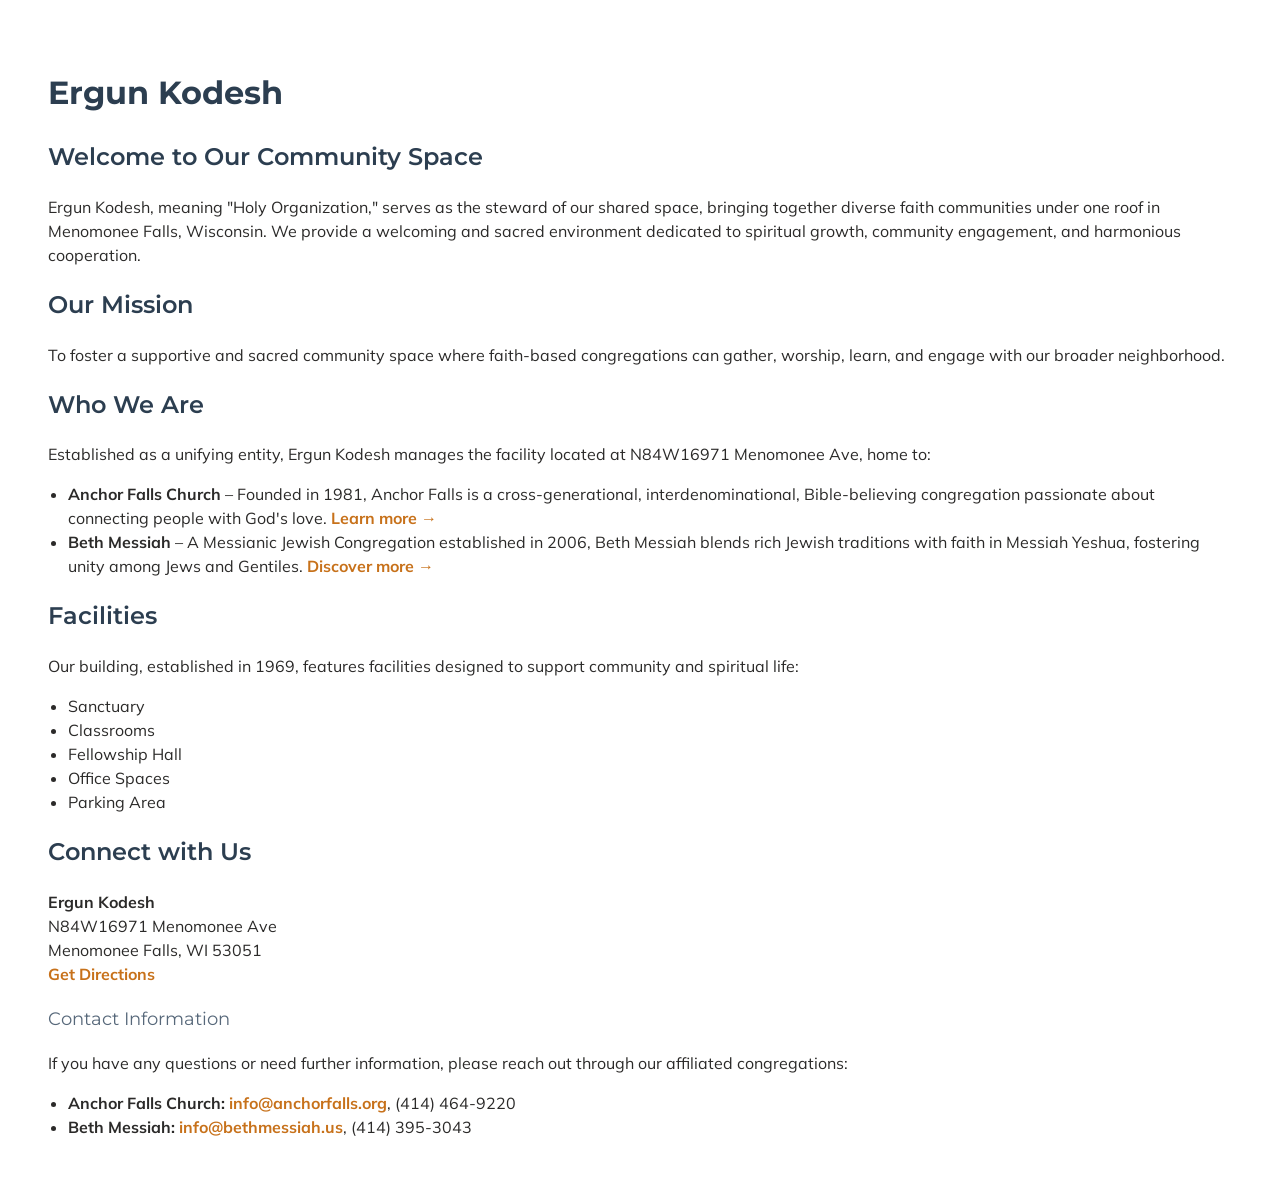
==== index.html @ 4d543197 "Rename ErgunKodesh.md to index.html" ====
<!DOCTYPE html>


<html lang="en">
<head>
    <meta charset="UTF-8">
    <meta name="viewport" content="width=device-width, initial-scale=1.0">
    <title>Ergun Kodesh</title>
    <link href="https://fonts.googleapis.com/css2?family=Montserrat:wght@400;600;700&family=Mulish:wght@400;700&display=swap" rel="stylesheet">
    <style>
        body {
            font-family: 'Mulish', sans-serif;
            color: #2B2A29;
            line-height: 1.5;
            padding: 40px;
            background-color: #FFFFFF;
        }
        h1 {
            font-family: 'Montserrat', sans-serif;
            font-weight: 700;
            color: #2C3E50;
            font-size: 32px;
        }
        h2 {
            font-family: 'Montserrat', sans-serif;
            font-weight: 600;
            color: #2C3E50;
            font-size: 24px;
        }
        h3 {
            font-family: 'Montserrat', sans-serif;
            font-weight: 400;
            color: #57687A;
            font-size: 18px;
        }
        a {
            color: #C7711A;
            text-decoration: none;
            font-weight: bold;
        }
        a:hover {
            text-decoration: underline;
        }
        .address, .contact {
            margin-top: 20px;
        }
        ul {
            margin: 0;
            padding-left: 20px;
        }
    </style>
</head>
<body>
    <h1>Ergun Kodesh</h1>
    <h2>Welcome to Our Community Space</h2>
    <p>Ergun Kodesh, meaning "Holy Organization," serves as the steward of our shared space, bringing together diverse faith communities under one roof in Menomonee Falls, Wisconsin. We provide a welcoming and sacred environment dedicated to spiritual growth, community engagement, and harmonious cooperation.</p>


<h2>Our Mission</h2>
<p>To foster a supportive and sacred community space where faith-based congregations can gather, worship, learn, and engage with our broader neighborhood.</p>

<h2>Who We Are</h2>
<p>Established as a unifying entity, Ergun Kodesh manages the facility located at N84W16971 Menomonee Ave, home to:</p>
<ul>
    <li><strong>Anchor Falls Church</strong> – Founded in 1981, Anchor Falls is a cross-generational, interdenominational, Bible-believing congregation passionate about connecting people with God's love. <a href="http://anchorfalls.org">Learn more →</a></li>
    <li><strong>Beth Messiah</strong> – A Messianic Jewish Congregation established in 2006, Beth Messiah blends rich Jewish traditions with faith in Messiah Yeshua, fostering unity among Jews and Gentiles. <a href="http://bethmessiah.us">Discover more →</a></li>
</ul>

<h2>Facilities</h2>
<p>Our building, established in 1969, features facilities designed to support community and spiritual life:</p>
<ul>
    <li>Sanctuary</li>
    <li>Classrooms</li>
    <li>Fellowship Hall</li>
    <li>Office Spaces</li>
    <li>Parking Area</li>
</ul>

<div class="address">
    <h2>Connect with Us</h2>
    <p><strong>Ergun Kodesh</strong><br>
    N84W16971 Menomonee Ave<br>
    Menomonee Falls, WI 53051<br>
    <a href="https://www.google.com/maps/place/N84W16971+Menomonee+Ave,+Menomonee+Falls,+WI+53051">Get Directions</a></p>
</div>

<div class="contact">
    <h3>Contact Information</h3>
    <p>If you have any questions or need further information, please reach out through our affiliated congregations:</p>
    <ul>
        <li><strong>Anchor Falls Church:</strong> <a href="mailto:info@anchorfalls.org">info@anchorfalls.org</a>, (414) 464-9220</li>
        <li><strong>Beth Messiah:</strong> <a href="mailto:info@bethmessiah.us">info@bethmessiah.us</a>, (414) 395-3043</li>
    </ul>
</div>

</body>
</html>
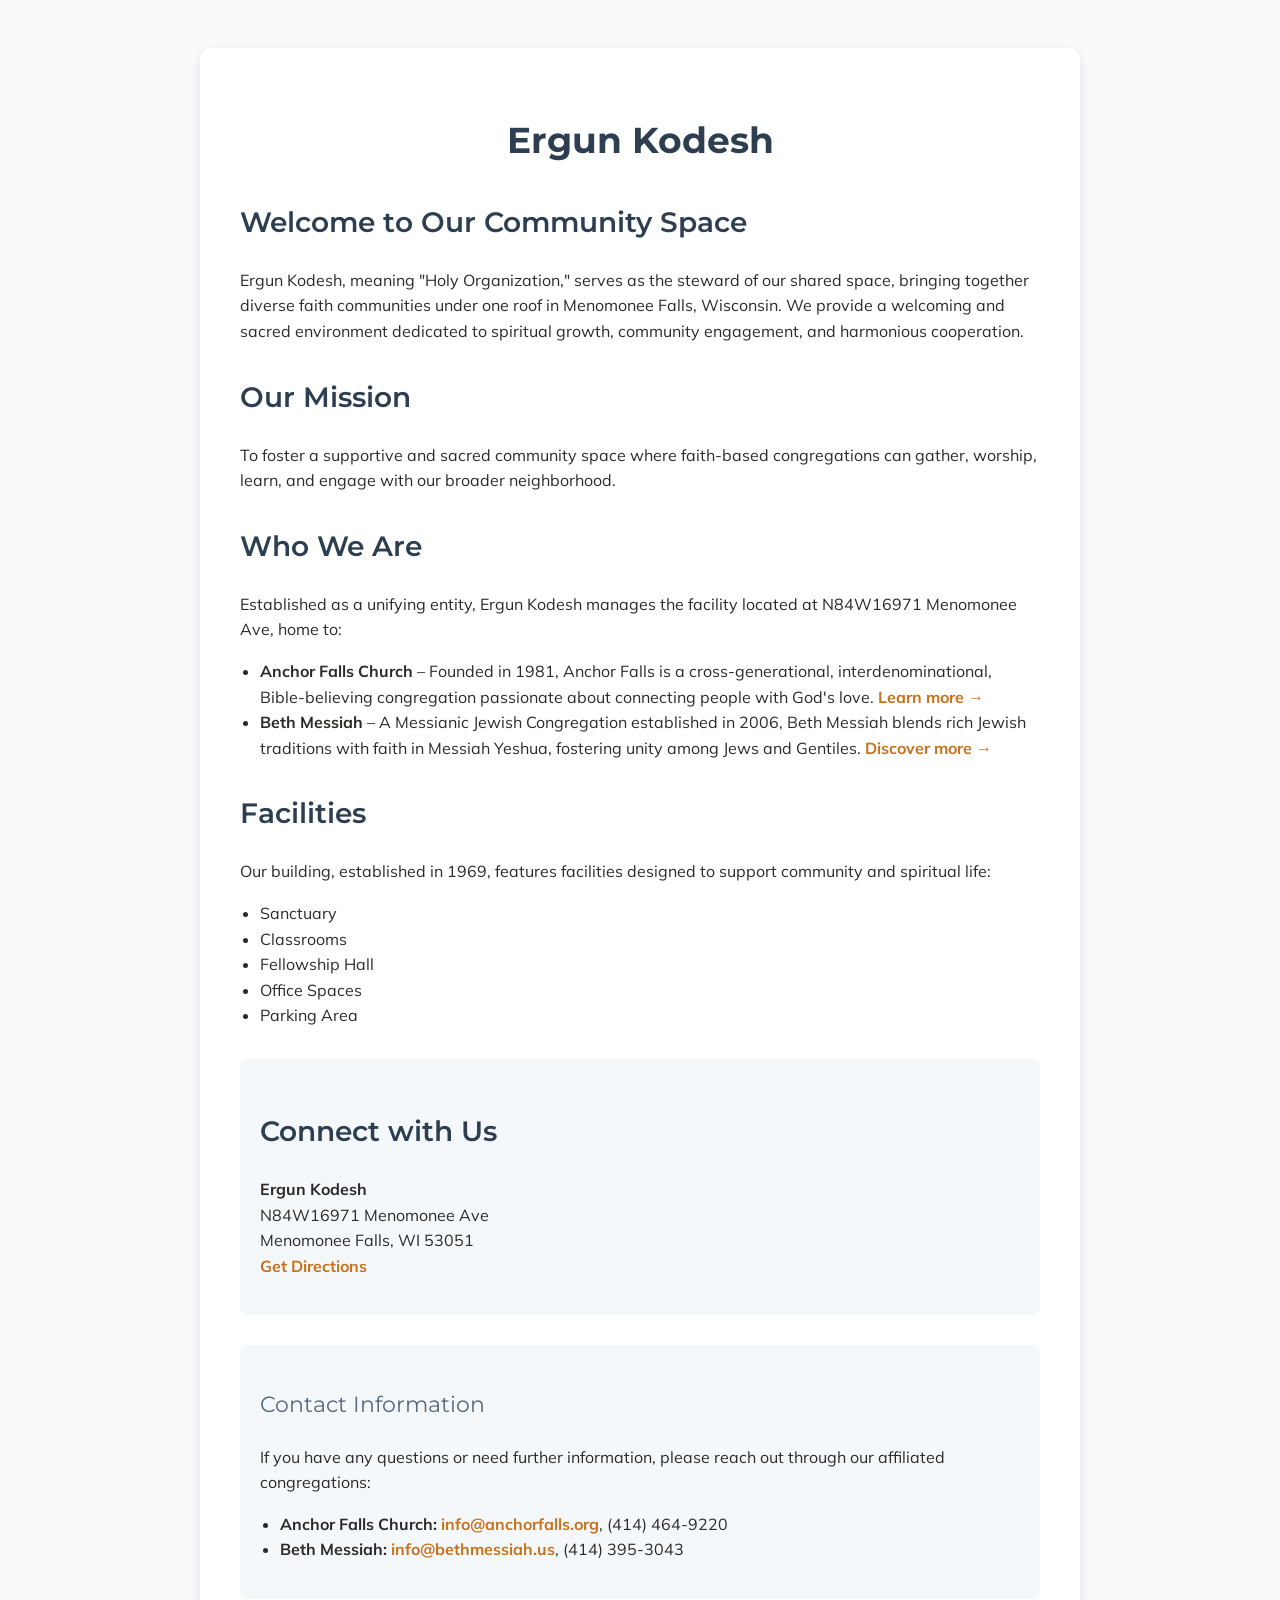
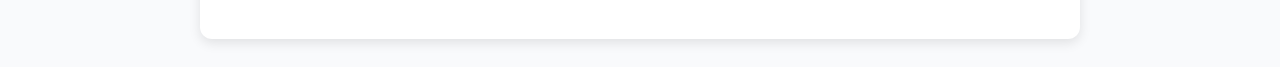
==== commit 40ebc82f: "Update index.html" ====
--- a/index.html
+++ b/index.html
@@ -11,86 +11,105 @@
         body {
             font-family: 'Mulish', sans-serif;
             color: #2B2A29;
-            line-height: 1.5;
+            line-height: 1.6;
+            padding: 20px;
+            background-color: #f9fafc;
+            display: flex;
+            justify-content: center;
+        }
+        .container {
+            max-width: 800px;
+            background-color: #ffffff;
+            box-shadow: 0 4px 12px rgba(0,0,0,0.1);
             padding: 40px;
-            background-color: #FFFFFF;
+            border-radius: 12px;
+            margin-top: 20px;
         }
         h1 {
             font-family: 'Montserrat', sans-serif;
             font-weight: 700;
             color: #2C3E50;
-            font-size: 32px;
+            font-size: 36px;
+            text-align: center;
+            margin-bottom: 20px;
         }
         h2 {
             font-family: 'Montserrat', sans-serif;
             font-weight: 600;
             color: #2C3E50;
-            font-size: 24px;
+            font-size: 28px;
+            margin-top: 30px;
         }
         h3 {
             font-family: 'Montserrat', sans-serif;
             font-weight: 400;
             color: #57687A;
-            font-size: 18px;
+            font-size: 22px;
         }
         a {
             color: #C7711A;
             text-decoration: none;
             font-weight: bold;
+            transition: color 0.3s;
         }
         a:hover {
+            color: #6AB5FF;
             text-decoration: underline;
         }
+        ul {
+            padding-left: 20px;
+        }
         .address, .contact {
-            margin-top: 20px;
-        }
-        ul {
-            margin: 0;
-            padding-left: 20px;
+            background-color: #f4f8fb;
+            padding: 20px;
+            border-radius: 8px;
+            margin-top: 30px;
         }
     </style>
 </head>
 <body>
-    <h1>Ergun Kodesh</h1>
-    <h2>Welcome to Our Community Space</h2>
-    <p>Ergun Kodesh, meaning "Holy Organization," serves as the steward of our shared space, bringing together diverse faith communities under one roof in Menomonee Falls, Wisconsin. We provide a welcoming and sacred environment dedicated to spiritual growth, community engagement, and harmonious cooperation.</p>
+    <div class="container">
+        <h1>Ergun Kodesh</h1>
+        <h2>Welcome to Our Community Space</h2>
+        <p>Ergun Kodesh, meaning "Holy Organization," serves as the steward of our shared space, bringing together diverse faith communities under one roof in Menomonee Falls, Wisconsin. We provide a welcoming and sacred environment dedicated to spiritual growth, community engagement, and harmonious cooperation.</p>
 
 
-<h2>Our Mission</h2>
-<p>To foster a supportive and sacred community space where faith-based congregations can gather, worship, learn, and engage with our broader neighborhood.</p>
+    <h2>Our Mission</h2>
+    <p>To foster a supportive and sacred community space where faith-based congregations can gather, worship, learn, and engage with our broader neighborhood.</p>
 
-<h2>Who We Are</h2>
-<p>Established as a unifying entity, Ergun Kodesh manages the facility located at N84W16971 Menomonee Ave, home to:</p>
-<ul>
-    <li><strong>Anchor Falls Church</strong> – Founded in 1981, Anchor Falls is a cross-generational, interdenominational, Bible-believing congregation passionate about connecting people with God's love. <a href="http://anchorfalls.org">Learn more →</a></li>
-    <li><strong>Beth Messiah</strong> – A Messianic Jewish Congregation established in 2006, Beth Messiah blends rich Jewish traditions with faith in Messiah Yeshua, fostering unity among Jews and Gentiles. <a href="http://bethmessiah.us">Discover more →</a></li>
-</ul>
+    <h2>Who We Are</h2>
+    <p>Established as a unifying entity, Ergun Kodesh manages the facility located at N84W16971 Menomonee Ave, home to:</p>
+    <ul>
+        <li><strong>Anchor Falls Church</strong> – Founded in 1981, Anchor Falls is a cross-generational, interdenominational, Bible-believing congregation passionate about connecting people with God's love. <a href="http://anchorfalls.org">Learn more →</a></li>
+        <li><strong>Beth Messiah</strong> – A Messianic Jewish Congregation established in 2006, Beth Messiah blends rich Jewish traditions with faith in Messiah Yeshua, fostering unity among Jews and Gentiles. <a href="http://bethmessiah.us">Discover more →</a></li>
+    </ul>
 
-<h2>Facilities</h2>
-<p>Our building, established in 1969, features facilities designed to support community and spiritual life:</p>
-<ul>
-    <li>Sanctuary</li>
-    <li>Classrooms</li>
-    <li>Fellowship Hall</li>
-    <li>Office Spaces</li>
-    <li>Parking Area</li>
-</ul>
+    <h2>Facilities</h2>
+    <p>Our building, established in 1969, features facilities designed to support community and spiritual life:</p>
+    <ul>
+        <li>Sanctuary</li>
+        <li>Classrooms</li>
+        <li>Fellowship Hall</li>
+        <li>Office Spaces</li>
+        <li>Parking Area</li>
+    </ul>
 
-<div class="address">
-    <h2>Connect with Us</h2>
-    <p><strong>Ergun Kodesh</strong><br>
-    N84W16971 Menomonee Ave<br>
-    Menomonee Falls, WI 53051<br>
-    <a href="https://www.google.com/maps/place/N84W16971+Menomonee+Ave,+Menomonee+Falls,+WI+53051">Get Directions</a></p>
-</div>
+    <div class="address">
+        <h2>Connect with Us</h2>
+        <p><strong>Ergun Kodesh</strong><br>
+        N84W16971 Menomonee Ave<br>
+        Menomonee Falls, WI 53051<br>
+        <a href="https://www.google.com/maps/place/N84W16971+Menomonee+Ave,+Menomonee+Falls,+WI+53051">Get Directions</a></p>
+    </div>
 
-<div class="contact">
-    <h3>Contact Information</h3>
-    <p>If you have any questions or need further information, please reach out through our affiliated congregations:</p>
-    <ul>
-        <li><strong>Anchor Falls Church:</strong> <a href="mailto:info@anchorfalls.org">info@anchorfalls.org</a>, (414) 464-9220</li>
-        <li><strong>Beth Messiah:</strong> <a href="mailto:info@bethmessiah.us">info@bethmessiah.us</a>, (414) 395-3043</li>
-    </ul>
+    <div class="contact">
+        <h3>Contact Information</h3>
+        <p>If you have any questions or need further information, please reach out through our affiliated congregations:</p>
+        <ul>
+            <li><strong>Anchor Falls Church:</strong> <a href="mailto:info@anchorfalls.org">info@anchorfalls.org</a>, (414) 464-9220</li>
+            <li><strong>Beth Messiah:</strong> <a href="mailto:info@bethmessiah.us">info@bethmessiah.us</a>, (414) 395-3043</li>
+        </ul>
+    </div>
 </div>
 
 </body>
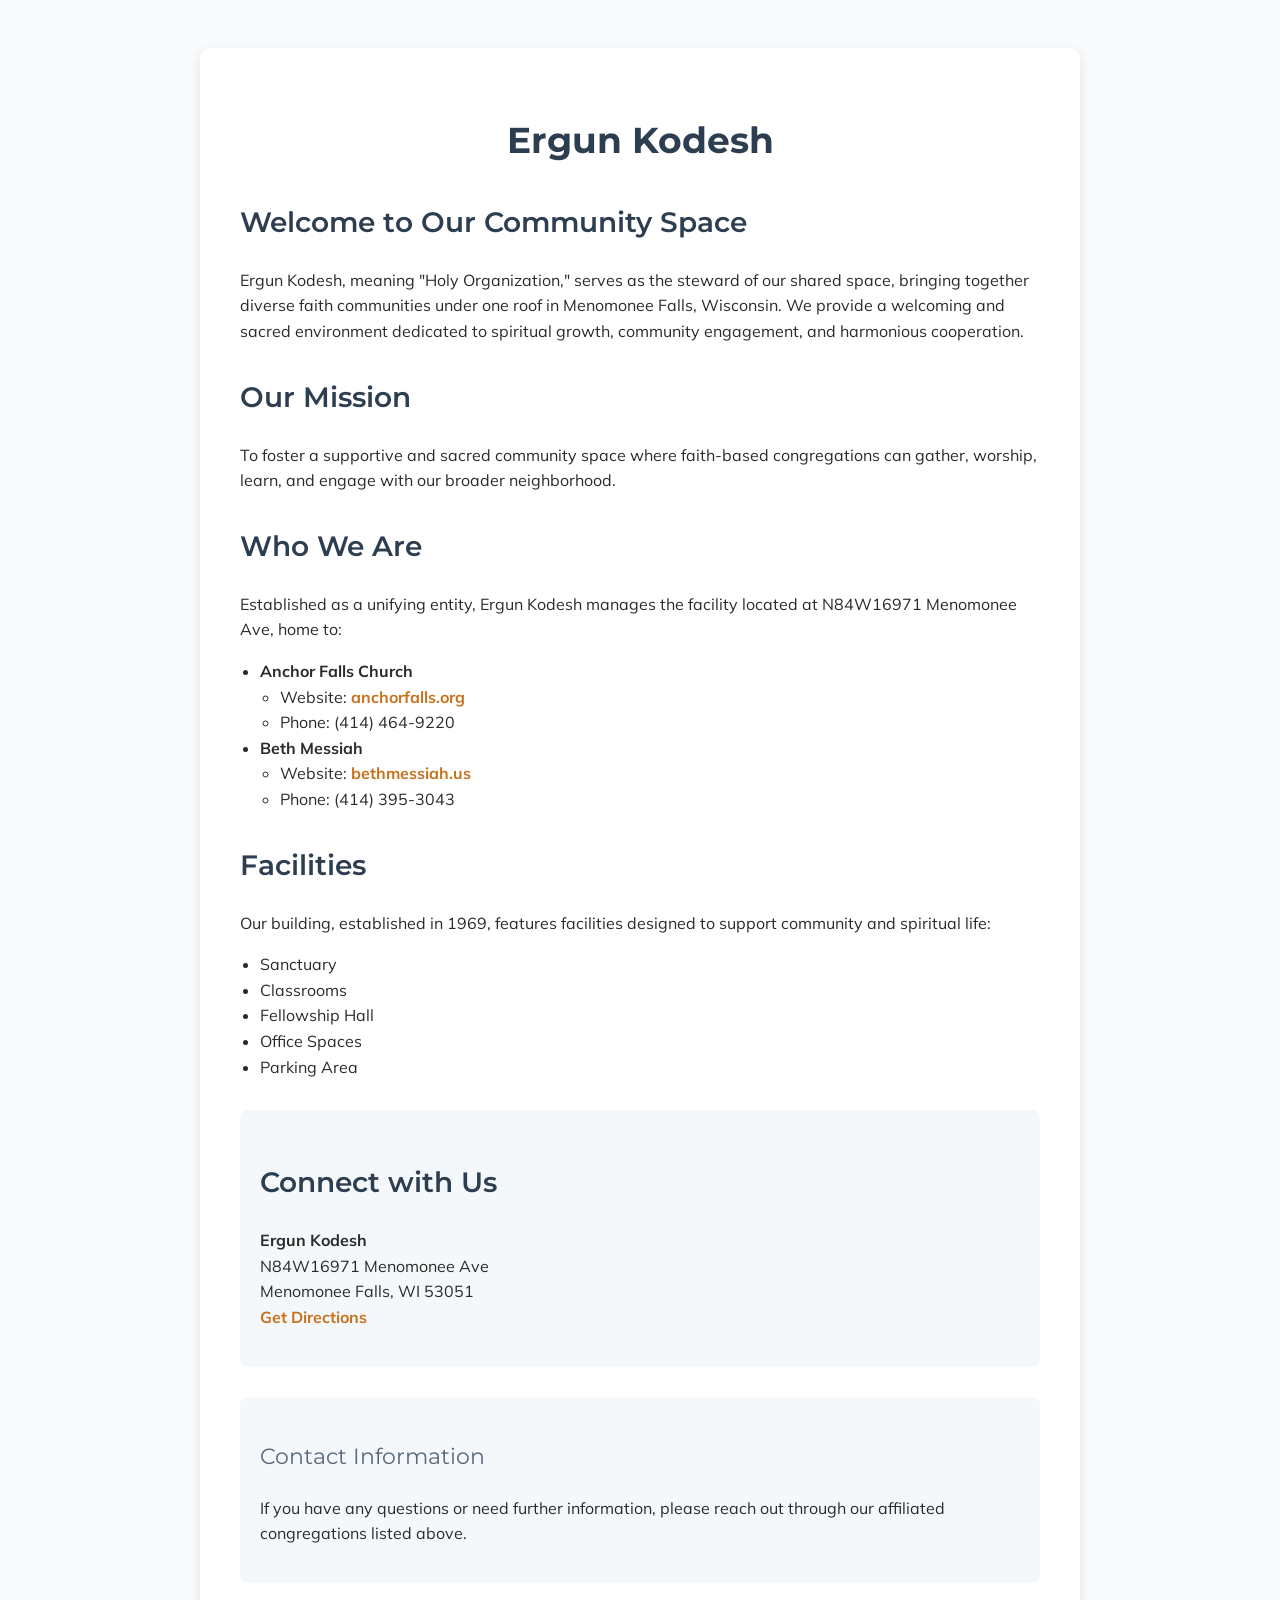
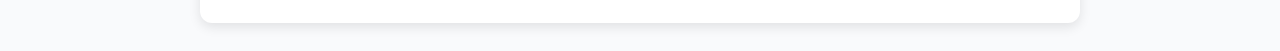
==== commit 9dc2cca5: "Update index.html" ====
--- a/index.html
+++ b/index.html
@@ -80,8 +80,18 @@
     <h2>Who We Are</h2>
     <p>Established as a unifying entity, Ergun Kodesh manages the facility located at N84W16971 Menomonee Ave, home to:</p>
     <ul>
-        <li><strong>Anchor Falls Church</strong> – Founded in 1981, Anchor Falls is a cross-generational, interdenominational, Bible-believing congregation passionate about connecting people with God's love. <a href="http://anchorfalls.org">Learn more →</a></li>
-        <li><strong>Beth Messiah</strong> – A Messianic Jewish Congregation established in 2006, Beth Messiah blends rich Jewish traditions with faith in Messiah Yeshua, fostering unity among Jews and Gentiles. <a href="http://bethmessiah.us">Discover more →</a></li>
+        <li><strong>Anchor Falls Church</strong>
+            <ul>
+                <li>Website: <a href="http://anchorfalls.org">anchorfalls.org</a></li>
+                <li>Phone: (414) 464-9220</li>
+            </ul>
+        </li>
+        <li><strong>Beth Messiah</strong>
+            <ul>
+                <li>Website: <a href="http://bethmessiah.us">bethmessiah.us</a></li>
+                <li>Phone: (414) 395-3043</li>
+            </ul>
+        </li>
     </ul>
 
     <h2>Facilities</h2>
@@ -104,11 +114,7 @@
 
     <div class="contact">
         <h3>Contact Information</h3>
-        <p>If you have any questions or need further information, please reach out through our affiliated congregations:</p>
-        <ul>
-            <li><strong>Anchor Falls Church:</strong> <a href="mailto:info@anchorfalls.org">info@anchorfalls.org</a>, (414) 464-9220</li>
-            <li><strong>Beth Messiah:</strong> <a href="mailto:info@bethmessiah.us">info@bethmessiah.us</a>, (414) 395-3043</li>
-        </ul>
+        <p>If you have any questions or need further information, please reach out through our affiliated congregations listed above.</p>
     </div>
 </div>
 
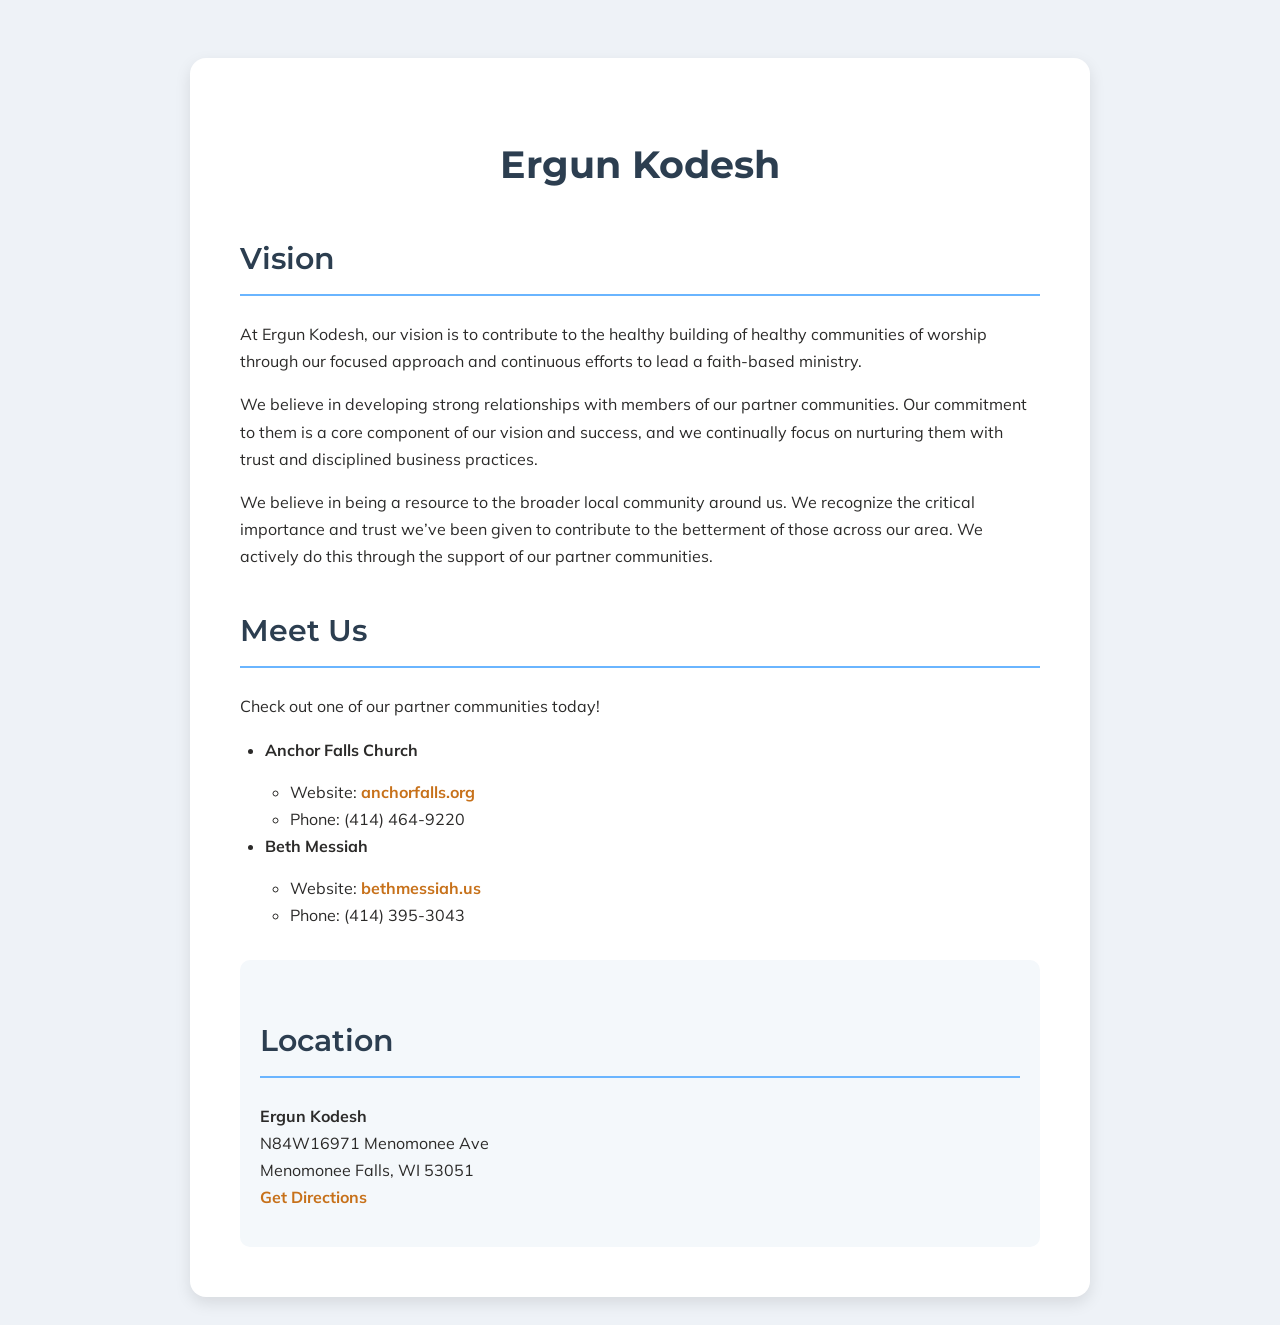
==== commit bcbadea1: "Update index.html" ====
--- a/index.html
+++ b/index.html
@@ -11,40 +11,40 @@
         body {
             font-family: 'Mulish', sans-serif;
             color: #2B2A29;
-            line-height: 1.6;
+            line-height: 1.7;
             padding: 20px;
-            background-color: #f9fafc;
+            background-color: #eef2f7;
             display: flex;
             justify-content: center;
         }
         .container {
             max-width: 800px;
             background-color: #ffffff;
-            box-shadow: 0 4px 12px rgba(0,0,0,0.1);
-            padding: 40px;
-            border-radius: 12px;
-            margin-top: 20px;
+            box-shadow: 0 6px 16px rgba(0,0,0,0.1);
+            padding: 50px;
+            border-radius: 16px;
+            margin-top: 30px;
+        }
+        h1, h2 {
+            font-family: 'Montserrat', sans-serif;
+            color: #2C3E50;
         }
         h1 {
-            font-family: 'Montserrat', sans-serif;
             font-weight: 700;
-            color: #2C3E50;
-            font-size: 36px;
+            font-size: 38px;
             text-align: center;
-            margin-bottom: 20px;
+            margin-bottom: 25px;
         }
         h2 {
-            font-family: 'Montserrat', sans-serif;
             font-weight: 600;
-            color: #2C3E50;
-            font-size: 28px;
-            margin-top: 30px;
+            font-size: 30px;
+            margin-top: 35px;
+            border-bottom: 2px solid #6AB5FF;
+            padding-bottom: 10px;
         }
-        h3 {
-            font-family: 'Montserrat', sans-serif;
-            font-weight: 400;
-            color: #57687A;
-            font-size: 22px;
+        p {
+            margin-top: 15px;
+            font-size: 16px;
         }
         a {
             color: #C7711A;
@@ -57,28 +57,40 @@
             text-decoration: underline;
         }
         ul {
-            padding-left: 20px;
+            padding-left: 25px;
+            margin-top: 15px;
         }
         .address, .contact {
             background-color: #f4f8fb;
             padding: 20px;
-            border-radius: 8px;
+            border-radius: 10px;
             margin-top: 30px;
+        }
+        @media (max-width: 600px) {
+            .container {
+                padding: 25px;
+            }
+            h1 {
+                font-size: 30px;
+            }
+            h2 {
+                font-size: 24px;
+            }
         }
     </style>
 </head>
 <body>
     <div class="container">
         <h1>Ergun Kodesh</h1>
-        <h2>Welcome to Our Community Space</h2>
-        <p>Ergun Kodesh, meaning "Holy Organization," serves as the steward of our shared space, bringing together diverse faith communities under one roof in Menomonee Falls, Wisconsin. We provide a welcoming and sacred environment dedicated to spiritual growth, community engagement, and harmonious cooperation.</p>
 
 
-    <h2>Our Mission</h2>
-    <p>To foster a supportive and sacred community space where faith-based congregations can gather, worship, learn, and engage with our broader neighborhood.</p>
-
-    <h2>Who We Are</h2>
-    <p>Established as a unifying entity, Ergun Kodesh manages the facility located at N84W16971 Menomonee Ave, home to:</p>
+    <h2>Vision</h2>
+    <p>At Ergun Kodesh, our vision is to contribute to the healthy building of healthy communities of worship through our focused approach and continuous efforts to lead a faith-based ministry.</p>
+    <p>We believe in developing strong relationships with members of our partner communities. Our commitment to them is a core component of our vision and success, and we continually focus on nurturing them with trust and disciplined business practices.</p>
+    <p>We believe in being a resource to the broader local community around us. We recognize the critical importance and trust we’ve been given to contribute to the betterment of those across our area. We actively do this through the support of our partner communities.</p>
+    
+    <h2>Meet Us</h2>
+    <p>Check out one of our partner communities today!</p>
     <ul>
         <li><strong>Anchor Falls Church</strong>
             <ul>
@@ -94,28 +106,13 @@
         </li>
     </ul>
 
-    <h2>Facilities</h2>
-    <p>Our building, established in 1969, features facilities designed to support community and spiritual life:</p>
-    <ul>
-        <li>Sanctuary</li>
-        <li>Classrooms</li>
-        <li>Fellowship Hall</li>
-        <li>Office Spaces</li>
-        <li>Parking Area</li>
-    </ul>
-
     <div class="address">
-        <h2>Connect with Us</h2>
+        <h2>Location</h2>
         <p><strong>Ergun Kodesh</strong><br>
         N84W16971 Menomonee Ave<br>
         Menomonee Falls, WI 53051<br>
         <a href="https://www.google.com/maps/place/N84W16971+Menomonee+Ave,+Menomonee+Falls,+WI+53051">Get Directions</a></p>
     </div>
-
-    <div class="contact">
-        <h3>Contact Information</h3>
-        <p>If you have any questions or need further information, please reach out through our affiliated congregations listed above.</p>
-    </div>
 </div>
 
 </body>
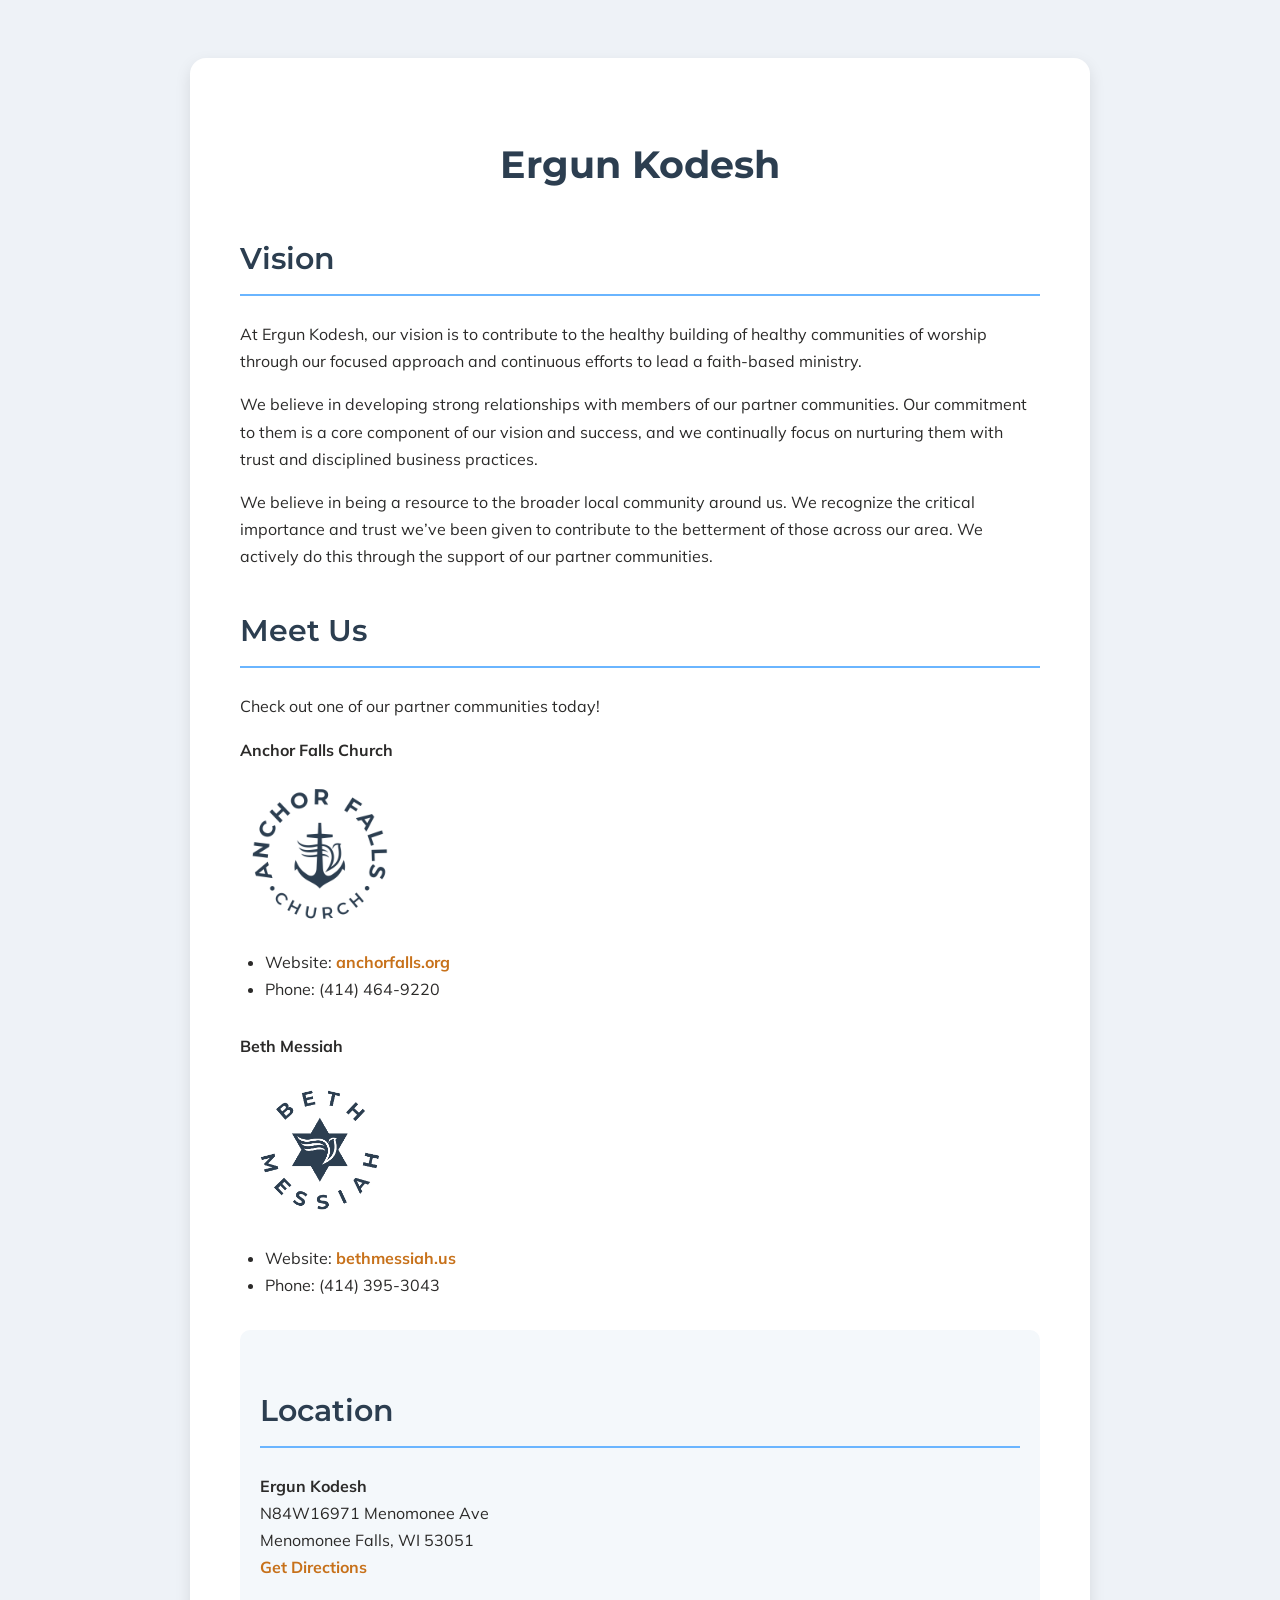
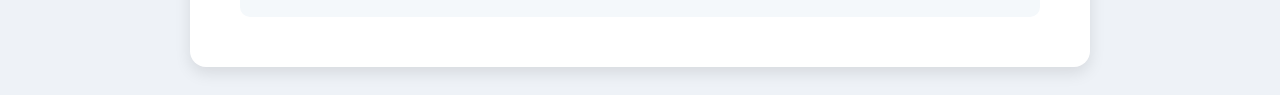
==== commit a4ce2b4a: "Update index.html Added logos" ====
--- a/index.html
+++ b/index.html
@@ -1,6 +1,4 @@
 <!DOCTYPE html>
-
-
 <html lang="en">
 <head>
     <meta charset="UTF-8">
@@ -66,6 +64,15 @@
             border-radius: 10px;
             margin-top: 30px;
         }
+        .community {
+            margin-bottom: 30px;
+        }
+        .community img {
+            max-width: 160px;
+            height: auto;
+            display: block;
+            margin: 10px 0;
+        }
         @media (max-width: 600px) {
             .container {
                 padding: 25px;
@@ -83,37 +90,44 @@
     <div class="container">
         <h1>Ergun Kodesh</h1>
 
+        <h2>Vision</h2>
+        <p>At Ergun Kodesh, our vision is to contribute to the healthy building of healthy communities of worship through our focused approach and continuous efforts to lead a faith-based ministry.</p>
+        <p>We believe in developing strong relationships with members of our partner communities. Our commitment to them is a core component of our vision and success, and we continually focus on nurturing them with trust and disciplined business practices.</p>
+        <p>We believe in being a resource to the broader local community around us. We recognize the critical importance and trust we’ve been given to contribute to the betterment of those across our area. We actively do this through the support of our partner communities.</p>
 
-    <h2>Vision</h2>
-    <p>At Ergun Kodesh, our vision is to contribute to the healthy building of healthy communities of worship through our focused approach and continuous efforts to lead a faith-based ministry.</p>
-    <p>We believe in developing strong relationships with members of our partner communities. Our commitment to them is a core component of our vision and success, and we continually focus on nurturing them with trust and disciplined business practices.</p>
-    <p>We believe in being a resource to the broader local community around us. We recognize the critical importance and trust we’ve been given to contribute to the betterment of those across our area. We actively do this through the support of our partner communities.</p>
-    
-    <h2>Meet Us</h2>
-    <p>Check out one of our partner communities today!</p>
-    <ul>
-        <li><strong>Anchor Falls Church</strong>
+        <h2>Meet Us</h2>
+        <p>Check out one of our partner communities today!</p>
+
+        <div class="community">
+            <strong>Anchor Falls Church</strong>
+            <a href="http://anchorfalls.org" target="_blank">
+                <img src="logo_AnchorFallsChurch.png" alt="Anchor Falls Church Logo">
+            </a>
             <ul>
                 <li>Website: <a href="http://anchorfalls.org">anchorfalls.org</a></li>
                 <li>Phone: (414) 464-9220</li>
             </ul>
-        </li>
-        <li><strong>Beth Messiah</strong>
+        </div>
+
+        <div class="community">
+            <strong>Beth Messiah</strong>
+            <a href="http://bethmessiah.us" target="_blank">
+                <img src="logo_BethMessiah.png" alt="Beth Messiah Logo">
+            </a>
             <ul>
                 <li>Website: <a href="http://bethmessiah.us">bethmessiah.us</a></li>
                 <li>Phone: (414) 395-3043</li>
             </ul>
-        </li>
-    </ul>
+        </div>
 
-    <div class="address">
-        <h2>Location</h2>
-        <p><strong>Ergun Kodesh</strong><br>
-        N84W16971 Menomonee Ave<br>
-        Menomonee Falls, WI 53051<br>
-        <a href="https://www.google.com/maps/place/N84W16971+Menomonee+Ave,+Menomonee+Falls,+WI+53051">Get Directions</a></p>
+        <div class="address">
+            <h2>Location</h2>
+            <p><strong>Ergun Kodesh</strong><br>
+            N84W16971 Menomonee Ave<br>
+            Menomonee Falls, WI 53051<br>
+            <a href="https://www.google.com/maps/place/N84W16971+Menomonee+Ave,+Menomonee+Falls,+WI+53051">Get Directions</a></p>
+        </div>
     </div>
-</div>
-
 </body>
 </html>
+
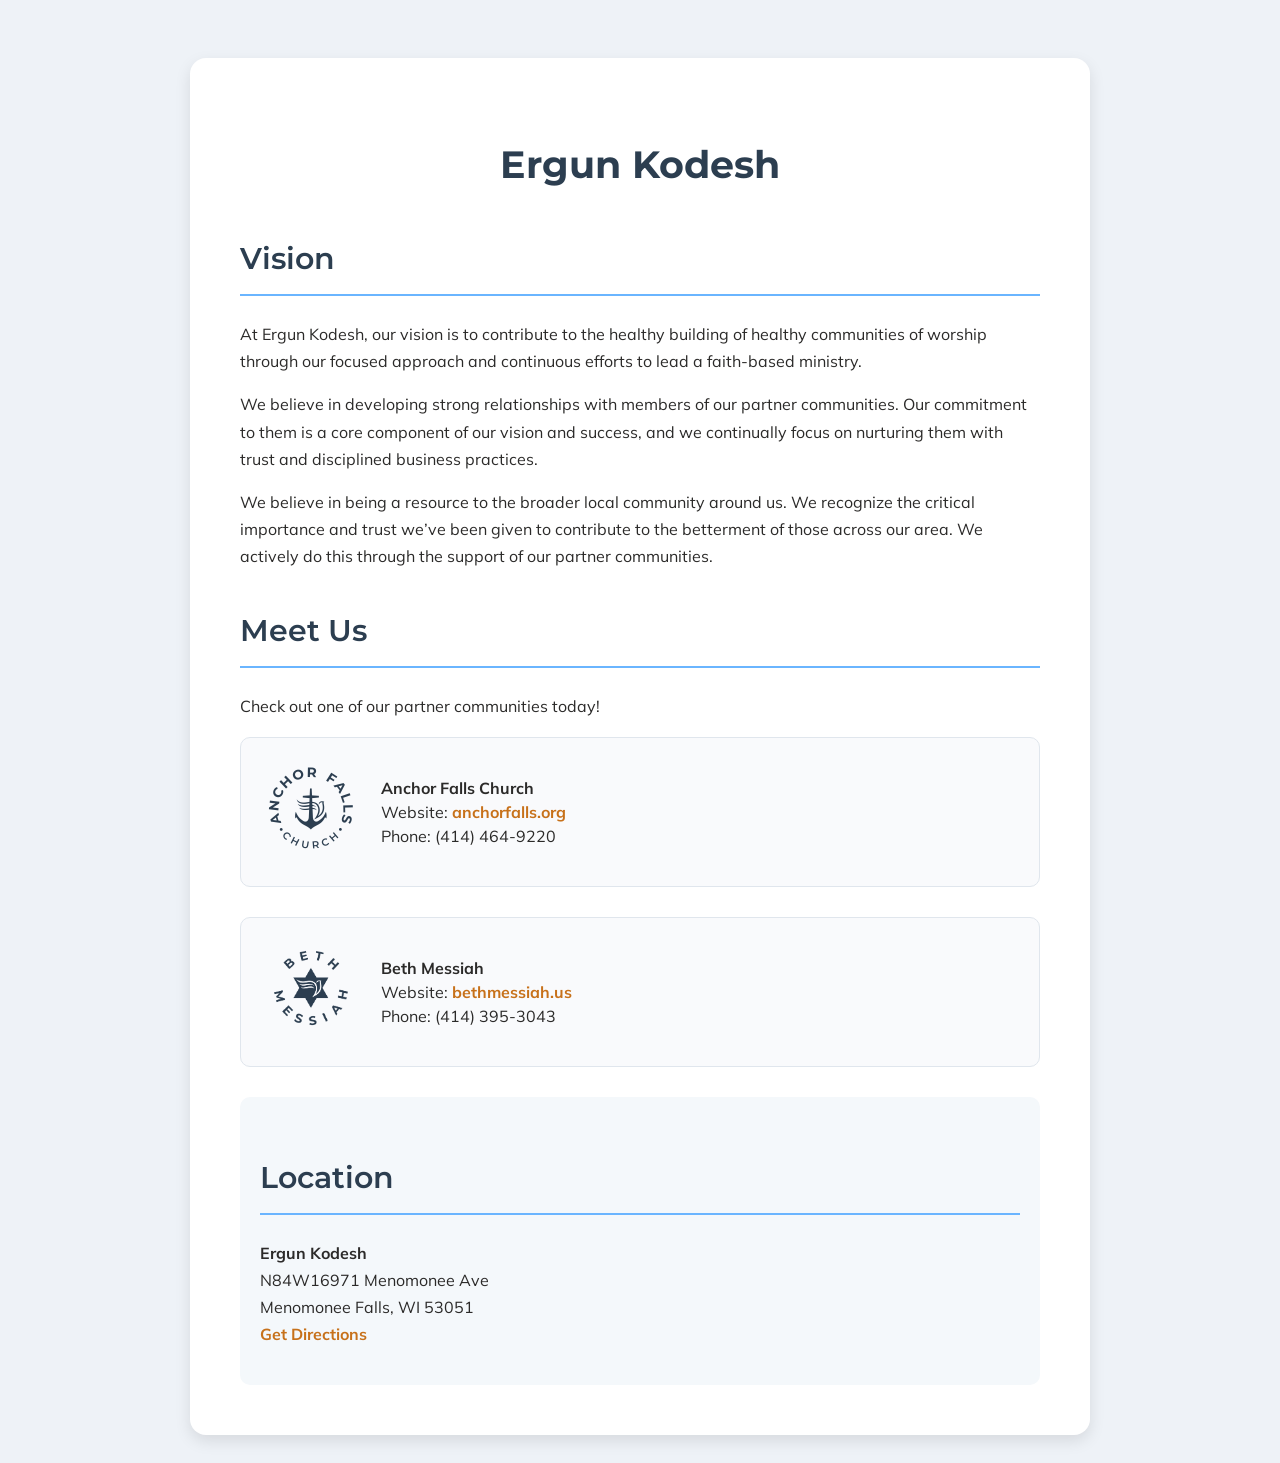
==== commit 596341fc: "Update index.html Revised look for logos" ====
--- a/index.html
+++ b/index.html
@@ -54,24 +54,30 @@
             color: #6AB5FF;
             text-decoration: underline;
         }
-        ul {
-            padding-left: 25px;
-            margin-top: 15px;
+        .community {
+            display: flex;
+            align-items: center;
+            gap: 20px;
+            margin-bottom: 30px;
+            padding: 20px;
+            background-color: #f9fafc;
+            border: 1px solid #e0e6ed;
+            border-radius: 10px;
         }
-        .address, .contact {
+        .community img {
+            max-width: 100px;
+            height: auto;
+            flex-shrink: 0;
+        }
+        .info {
+            font-size: 16px;
+            line-height: 1.5;
+        }
+        .address {
             background-color: #f4f8fb;
             padding: 20px;
             border-radius: 10px;
             margin-top: 30px;
-        }
-        .community {
-            margin-bottom: 30px;
-        }
-        .community img {
-            max-width: 160px;
-            height: auto;
-            display: block;
-            margin: 10px 0;
         }
         @media (max-width: 600px) {
             .container {
@@ -82,6 +88,13 @@
             }
             h2 {
                 font-size: 24px;
+            }
+            .community {
+                flex-direction: column;
+                align-items: flex-start;
+            }
+            .community img {
+                margin-bottom: 10px;
             }
         }
     </style>
@@ -99,25 +112,25 @@
         <p>Check out one of our partner communities today!</p>
 
         <div class="community">
-            <strong>Anchor Falls Church</strong>
             <a href="http://anchorfalls.org" target="_blank">
                 <img src="logo_AnchorFallsChurch.png" alt="Anchor Falls Church Logo">
             </a>
-            <ul>
-                <li>Website: <a href="http://anchorfalls.org">anchorfalls.org</a></li>
-                <li>Phone: (414) 464-9220</li>
-            </ul>
+            <div class="info">
+                <strong>Anchor Falls Church</strong><br>
+                Website: <a href="http://anchorfalls.org">anchorfalls.org</a><br>
+                Phone: (414) 464-9220
+            </div>
         </div>
 
         <div class="community">
-            <strong>Beth Messiah</strong>
             <a href="http://bethmessiah.us" target="_blank">
                 <img src="logo_BethMessiah.png" alt="Beth Messiah Logo">
             </a>
-            <ul>
-                <li>Website: <a href="http://bethmessiah.us">bethmessiah.us</a></li>
-                <li>Phone: (414) 395-3043</li>
-            </ul>
+            <div class="info">
+                <strong>Beth Messiah</strong><br>
+                Website: <a href="http://bethmessiah.us">bethmessiah.us</a><br>
+                Phone: (414) 395-3043
+            </div>
         </div>
 
         <div class="address">
